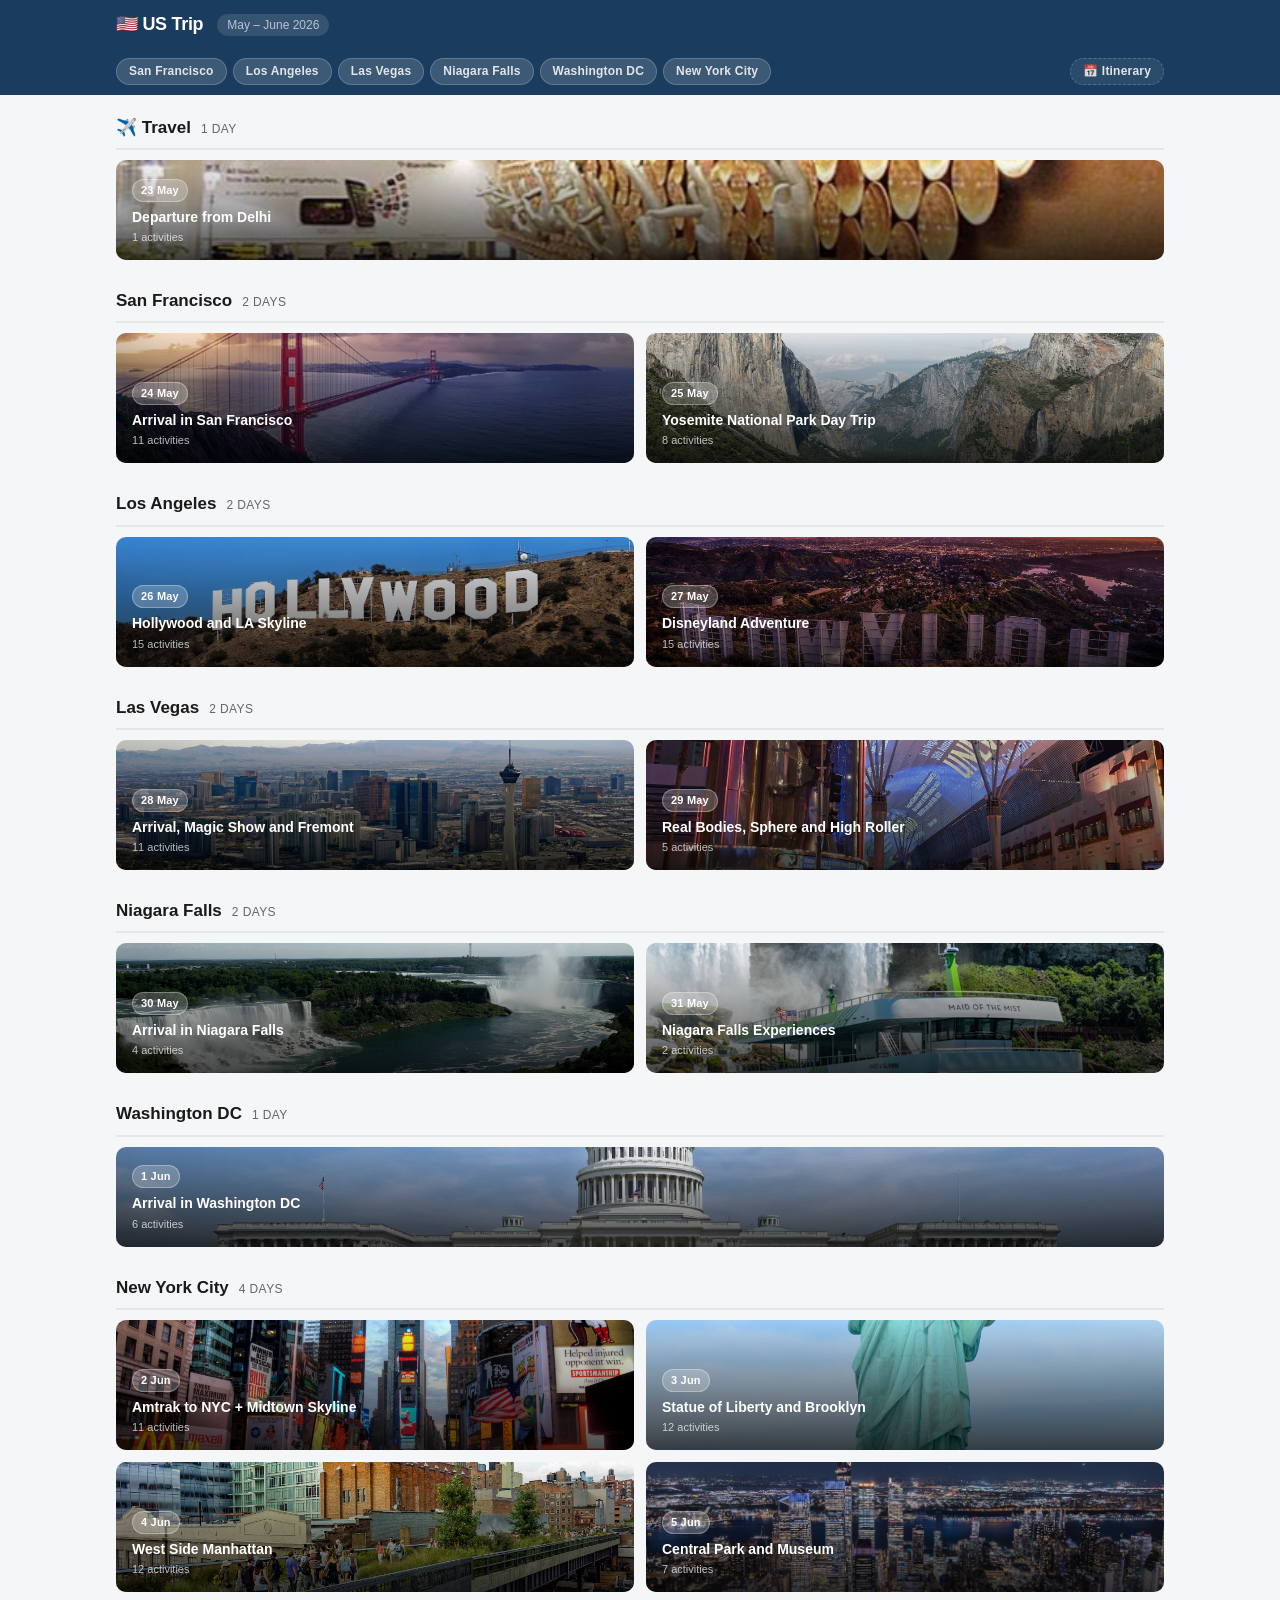
==== index.html @ 4407da56 "Version page routes to bypass stale HTML cache" ====
<!doctype html>
<html lang="en">
<head>
  <meta charset="utf-8" />
  <meta name="viewport" content="width=device-width,initial-scale=1" />
  <title>US Trip — May–June 2026</title>
  <link rel="stylesheet" href="styles/styles.css?v=48">
  <link rel="stylesheet" href="https://unpkg.com/leaflet@1.9.4/dist/leaflet.css">
</head>
<body>

  <header class="site-header">
    <div class="inner">
      <div class="brand">
        <span class="brand-title">🇺🇸 US Trip</span>
        <span class="brand-dates">May – June 2026</span>
      </div>
      <nav id="cityNav" class="city-nav"></nav>
    </div>
  </header>

  <main class="container">

    <!-- Itinerary section -->
    <section class="section">
      <div id="overview-grid" class="overview-grid"></div>
    </section>

  </main>

  <!-- Image modal -->
  <div id="imageModal" class="modal hidden" role="dialog" aria-modal="true">
    <div class="modal-backdrop" id="imageModalBackdrop"></div>
    <div class="modal-box">
      <button class="modal-close" id="imageModalClose">✕</button>
      <img id="modalImg" src="" alt="" />
      <p id="modalCaption" class="modal-caption"></p>
    </div>
  </div>

  <script src="https://unpkg.com/leaflet@1.9.4/dist/leaflet.js"></script>
  <script src="scripts/app.js?v=48"></script>
</body>
</html>
---- styles/styles.css ----
/* ── Reset & Base ── */
*, *::before, *::after { box-sizing: border-box; margin: 0; padding: 0; }
body {
  font-family: Inter, -apple-system, BlinkMacSystemFont, 'Segoe UI', Roboto, sans-serif;
  background: #f5f6f8;
  color: #1a1a1a;
  line-height: 1.55;
}
a { color: inherit; text-decoration: none; }
img { display: block; }

/* ── Variables ── */
:root {
  --accent:   #e63946;
  --blue:     #1d6fa4;
  --green:    #2a9d5c;
  --gold:     #e9a825;
  --purple:   #7c5cbf;
  --muted:    #666;
  --border:   #e4e6ea;
  --card-bg:  #fff;
  --max-w:    1080px;
  --radius:   10px;
}

/* ── Utilities ── */
.muted  { color: var(--muted); font-size: 13px; }
.hidden { display: none !important; }
.container { max-width: var(--max-w); margin: 0 auto; padding: 20px 16px 48px; }

/* ══════════════════════════════════════════════
   HEADER
══════════════════════════════════════════════ */
.site-header {
  background: #1a3c5e;
  border-bottom: none;
  position: relative;
  z-index: 10;
}
.site-header .inner {
  max-width: var(--max-w);
  margin: 0 auto;
  padding: 0 16px;
}
.brand {
  display: flex;
  align-items: center;
  gap: 14px;
  height: 50px;
}
.brand-title {
  font-size: 18px;
  font-weight: 700;
  letter-spacing: -0.3px;
  color: #fff;
}
.brand-dates {
  font-size: 12px;
  color: rgba(255,255,255,.65);
  background: rgba(255,255,255,.12);
  padding: 2px 10px;
  border-radius: 20px;
}
.brand-back {
  font-size: 13px;
  color: rgba(255,255,255,.80);
  margin-right: 4px;
}
.brand-back:hover { color: #fff; text-decoration: underline; }

/* City name pills row */
.city-nav {
  display: flex;
  gap: 6px;
  padding: 8px 0 10px;
  flex-wrap: wrap;
}
.city-pill {
  font-size: 12px;
  font-weight: 600;
  color: rgba(255,255,255,.85);
  background: rgba(255,255,255,.15);
  border: 1px solid rgba(255,255,255,.20);
  padding: 3px 12px;
  border-radius: 20px;
  letter-spacing: .2px;
  white-space: nowrap;
  cursor: pointer;
  transition: background .15s;
}
.city-pill:hover { background: rgba(255,255,255,.28); color: #fff; }

/* ══════════════════════════════════════════════
   SECTION HEADINGS
══════════════════════════════════════════════ */
.section { margin-bottom: 40px; }
.section-title {
  font-size: 20px;
  font-weight: 700;
  margin-bottom: 16px;
  padding-bottom: 8px;
  border-bottom: 2px solid var(--border);
}

/* ══════════════════════════════════════════════
   CITIES GRID (index)
══════════════════════════════════════════════ */
.cities-grid {
  display: grid;
  grid-template-columns: repeat(auto-fill, minmax(240px, 1fr));
  gap: 16px;
}
.city-card {
  background: var(--card-bg);
  border-radius: var(--radius);
  overflow: hidden;
  box-shadow: 0 1px 4px rgba(0,0,0,.07);
  transition: transform .15s, box-shadow .15s;
}
.city-card:hover { transform: translateY(-2px); box-shadow: 0 4px 14px rgba(0,0,0,.12); }
.city-card-img-wrap { height: 170px; overflow: hidden; cursor: zoom-in; }
.city-card-img { width: 100%; height: 100%; object-fit: cover; transition: transform .3s; }
.city-card-img-wrap:hover .city-card-img { transform: scale(1.04); }
.city-card-body { padding: 14px; }
.city-card-body h3 { font-size: 16px; font-weight: 600; margin-bottom: 4px; }
.city-card-body .muted { margin-bottom: 8px; line-height: 1.4; }
.city-weather { font-size: 12px; color: var(--muted); }

/* ══════════════════════════════════════════════
   DAYS LIST (index)
══════════════════════════════════════════════ */
.days-list { display: flex; flex-direction: column; gap: 8px; }
.day-card {
  display: flex;
  align-items: center;
  gap: 14px;
  background: var(--card-bg);
  border-radius: var(--radius);
  padding: 14px 16px;
  box-shadow: 0 1px 3px rgba(0,0,0,.06);
  transition: background .12s, box-shadow .12s;
  cursor: pointer;
}
.day-card:hover { background: #f7faff; box-shadow: 0 2px 10px rgba(0,0,0,.1); }
.day-card-left { min-width: 56px; text-align: center; }
.day-badge {
  display: inline-block;
  background: var(--accent);
  color: #fff;
  font-size: 12px;
  font-weight: 600;
  padding: 4px 8px;
  border-radius: 6px;
  white-space: nowrap;
}
.day-card-body { flex: 1; }
.day-card-city { font-size: 11px; text-transform: uppercase; letter-spacing: .6px; color: var(--muted); margin-bottom: 2px; }
.day-card-title { font-size: 15px; font-weight: 600; }
.day-card-count { margin-top: 2px; }
.day-card-arrow { font-size: 22px; color: #ccc; }

/* ══════════════════════════════════════════════
   CITY HERO (day page) — full-width spotlight
══════════════════════════════════════════════ */
.city-hero {
  width: 100%;
  height: 460px;
  background-size: cover;
  background-position: center;
  background-repeat: no-repeat;
  position: relative;
}
.city-hero-overlay {
  position: absolute;
  inset: 0;
  background: linear-gradient(to top, rgba(0,0,0,.75) 0%, rgba(0,0,0,.10) 55%, transparent 100%);
  display: flex;
  align-items: flex-end;
}
.city-hero-content {
  max-width: var(--max-w);
  width: 100%;
  margin: 0 auto;
  padding: 24px 20px;
  color: #fff;
}
.city-hero-name { font-size: 32px; font-weight: 800; margin-bottom: 4px; text-shadow: 0 1px 6px rgba(0,0,0,.5); }
.city-hero-why  { font-size: 14px; opacity: .88; margin-bottom: 8px; }
.city-hero-meta, .city-hero-clothing { font-size: 13px; opacity: .78; margin-bottom: 4px; }
.hero-zoom-btn { display: none; } /* removed — clicking the photo opens modal */

.hero-actions {
  margin-top: 10px;
  display: flex;
  flex-wrap: wrap;
  gap: 8px;
}

.hero-weather-btn {
  display: inline-block;
  text-decoration: none;
  background: rgba(255,255,255,.18);
  border: 1px solid rgba(255,255,255,.35);
  color: #fff;
  font-size: 12px;
  font-weight: 600;
  padding: 5px 14px;
  border-radius: 20px;
  cursor: pointer;
  backdrop-filter: blur(4px);
}
.hero-weather-btn:hover { background: rgba(255,255,255,.28); color: #fff; }

.hero-detail-link {
  display: inline-block;
  color: #fff;
  text-decoration: none;
  border-bottom: 1px dashed rgba(255,255,255,.55);
}
.hero-detail-link:hover { border-bottom-color: rgba(255,255,255,.9); }

/* ══════════════════════════════════════════════
   DAY HEADER (day page)
══════════════════════════════════════════════ */
.day-header { margin: 22px 0 10px; }
.day-header h2 { font-size: 22px; font-weight: 700; }
.day-date { font-size: 14px; color: var(--muted); margin-top: 3px; }

/* ══════════════════════════════════════════════
   DAY NAV (prev / next)
══════════════════════════════════════════════ */
.day-nav {
  display: flex;
  flex-direction: column;
  align-items: center;
  gap: 8px;
  margin: 8px 0 14px;
}
.day-nav-row {
  display: flex;
  justify-content: space-between;
  width: 100%;
  gap: 8px;
}
.day-nav-home {
  display: inline-flex;
  align-items: center;
  gap: 6px;
  padding: 7px 24px;
  background: var(--blue);
  color: #fff;
  border: none;
  border-radius: var(--radius);
  font-size: 13px;
  font-weight: 600;
  text-decoration: none;
  cursor: pointer;
  box-shadow: 0 1px 3px rgba(0,0,0,.1);
  transition: background .12s, box-shadow .12s;
}
.day-nav-home:hover { background: #1a3c5e; box-shadow: 0 2px 8px rgba(0,0,0,.18); }
.day-nav-btn {
  display: flex;
  align-items: center;
  gap: 4px;
  padding: 9px 16px;
  background: #fff;
  border: 1px solid var(--border);
  border-radius: var(--radius);
  font-size: 13px;
  font-weight: 600;
  color: #1a3c5e;
  box-shadow: 0 1px 3px rgba(0,0,0,.05);
  transition: background .12s, box-shadow .12s;
  max-width: 48%;
  overflow: hidden;
}
.day-nav-btn span {
  white-space: nowrap;
  overflow: hidden;
  text-overflow: ellipsis;
}
.day-nav-btn:hover { background: #f0f6ff; box-shadow: 0 2px 8px rgba(0,0,0,.1); }
.day-nav-btn.disabled { color: #bbb; pointer-events: none; border-color: #eee; }
.day-nav-next { margin-left: auto; text-align: right; }

/* ══════════════════════════════════════════════
   VIEW TOGGLE (index page)
══════════════════════════════════════════════ */
.view-toggle {
  display: flex;
  gap: 6px;
  margin-bottom: 20px;
}
.view-btn {
  font-size: 13px;
  font-weight: 600;
  padding: 6px 18px;
  border-radius: 20px;
  border: 1.5px solid var(--border);
  background: #fff;
  color: #555;
  cursor: pointer;
  transition: background .12s, color .12s, border-color .12s;
}
.view-btn:hover { background: #f0f6ff; border-color: #b5ccee; color: #1a3c5e; }
.view-btn.active { background: #1a3c5e; color: #fff; border-color: #1a3c5e; }

/* ══════════════════════════════════════════════
   CITY GROUPS + DAY TILES (overview grid)
══════════════════════════════════════════════ */
.overview-grid { display: flex; flex-direction: column; gap: 28px; }

.city-group-header {
  display: flex;
  align-items: baseline;
  gap: 10px;
  margin-bottom: 10px;
  padding-bottom: 7px;
  border-bottom: 2px solid var(--border);
}
.city-group-name {
  font-size: 17px;
  font-weight: 700;
  color: #1a1a1a;
}
.city-group-count {
  font-size: 12px;
  color: var(--muted);
  text-transform: uppercase;
  letter-spacing: .4px;
}

.day-tile-grid {
  display: grid;
  grid-template-columns: 1fr 1fr;
  gap: 12px;
}

.day-tile {
  position: relative;
  height: 130px;
  border-radius: var(--radius);
  overflow: hidden;
  display: flex;
  flex-direction: column;
  justify-content: flex-end;
  padding: 14px 16px;
  color: #fff;
  background: #1a3c5e;
  background-size: cover;
  background-position: center;
  text-decoration: none;
  transition: transform .15s, box-shadow .15s;
}
.day-tile:hover { transform: translateY(-2px); box-shadow: 0 6px 20px rgba(0,0,0,.18); }
.day-tile::before {
  content: '';
  position: absolute;
  inset: 0;
  background: linear-gradient(to top, rgba(0,0,0,.72) 0%, rgba(0,0,0,.22) 70%, transparent 100%);
  transition: background .15s;
}
.day-tile:hover::before { background: linear-gradient(to top, rgba(0,0,0,.80) 0%, rgba(0,0,0,.30) 70%, transparent 100%); }
.day-tile > * { position: relative; z-index: 1; }
.day-tile--full { grid-column: span 2; height: 100px; }

.day-tile-badge {
  font-size: 11px;
  font-weight: 700;
  background: rgba(255,255,255,.22);
  border: 1px solid rgba(255,255,255,.30);
  display: inline-block;
  padding: 2px 8px;
  border-radius: 12px;
  margin-bottom: 6px;
  width: fit-content;
  letter-spacing: .2px;
}
.day-tile-title {
  font-size: 14px;
  font-weight: 700;
  line-height: 1.3;
  margin-bottom: 3px;
}
.day-tile-count {
  font-size: 11px;
  opacity: .72;
}

/* pill variant for the day-itinerary nav button */
.city-pill--itinerary {
  background: rgba(255,255,255,.08);
  border-style: dashed;
  margin-left: auto;
}

@media (max-width: 640px) {
  .day-tile-grid { grid-template-columns: 1fr 1fr; gap: 8px; }
  .day-tile { height: 110px; padding: 10px 12px; }
  .day-tile--full { height: 80px; }
}

/* ══════════════════════════════════════════════
   ACTIVITY CARDS (day page)
══════════════════════════════════════════════ */
.activity-list { display: flex; flex-direction: column; gap: 10px; }

.activity-card {
  display: flex;
  align-items: flex-start;
  flex-wrap: wrap;
  gap: 12px;
  background: var(--card-bg);
  border-radius: var(--radius);
  padding: 14px 16px;
  box-shadow: 0 1px 3px rgba(0,0,0,.06);
  border-left: 4px solid transparent;
}

.ac-icon { font-size: 22px; flex-shrink: 0; margin-top: 1px; }
.ac-body { flex: 1; }
.ac-title { font-size: 15px; font-weight: 600; margin-bottom: 4px; }
.ac-sub   { font-size: 13px; color: var(--muted); margin-bottom: 2px; }
.ac-desc  { font-size: 13px; color: #444; margin-top: 6px; line-height: 1.45; }
.ac-booking {
  display: inline-block;
  margin-top: 6px;
  padding: 2px 8px;
  border-radius: 999px;
  font-size: 11px;
  font-weight: 700;
  color: #7a2d00;
  background: #fff4e8;
  border: 1px solid #ffd9bf;
}
.ac-tip   { font-size: 12px; color: var(--muted); margin-top: 6px; font-style: italic; }

/* Right column: duration only */
.ac-right {
  display: flex;
  flex-direction: column;
  align-items: center;
  gap: 6px;
  flex-shrink: 0;
  min-width: 300px;
}
.ac-duration { display: none; } /* now inline in title */
.ac-dur-inline {
  font-size: 12px;
  font-weight: 400;
  color: var(--muted);
  margin-left: 3px;
}

/* Venue photo thumbnail in activity card */
.venue-thumb {
  width: 300px;
  height: 300px;
  border-radius: 10px;
  background-size: cover;
  background-position: center;
  cursor: zoom-in;
  flex-shrink: 0;
  box-shadow: 0 2px 8px rgba(0,0,0,.18);
  transition: transform .15s, box-shadow .15s;
  background-color: #d0d8e4;
}
.venue-thumb:hover { transform: scale(1.02); box-shadow: 0 6px 18px rgba(0,0,0,.25); }

/* Description row — spans full width below icon/body/photo */
.ac-desc-row {
  flex: 0 0 100%;
  padding-left: calc(22px + 12px); /* align with body text (icon + gap) */
  margin-top: -4px;
  padding-bottom: 2px;
}

/* Map link inline in card body */
.map-link {
  display: inline-flex;
  align-items: center;
  gap: 4px;
  font-size: 12px;
  color: var(--blue);
  text-decoration: none;
  cursor: pointer;
  background: none;
  border: none;
  padding: 2px 0;
  margin-top: 4px;
  font-family: inherit;
}
.map-link:hover { text-decoration: underline; }

/* Flight tracker + hotel links */
.tracker-link, .hotel-link {
  display: inline-flex;
  align-items: center;
  gap: 4px;
  font-size: 12px;
  color: var(--blue);
  text-decoration: none;
  margin-top: 5px;
}
.tracker-link:hover, .hotel-link:hover { text-decoration: underline; }

/* Card accent colours by type */
.card-flight     { border-left-color: var(--blue); }
.card-travel     { border-left-color: #f59e0b; }
.card-train      { border-left-color: var(--purple); }
.card-hotel      { border-left-color: var(--green); }
.card-visit      { border-left-color: var(--gold); }
.card-experience { border-left-color: var(--accent); }
.card-note       { border-left-color: #f59e0b; background: #fffdf5; }

.flight-card {
  max-width: 520px;
  background: white;
  border-radius: 12px;
  padding: 10px;
  box-shadow: 0 4px 10px rgba(0,0,0,0.06);
  font-family: -apple-system, BlinkMacSystemFont, "SF Pro", sans-serif;
}
.flight-header {
  font-size: 16px;
  font-weight: 600;
  margin-bottom: 8px;
}
.flight-route {
  display: flex;
  justify-content: space-between;
  align-items: center;
  margin-bottom: 8px;
}
.airport { text-align: center; }
.code { font-size: 20px; font-weight: 600; }
.time { font-size: 14px; color: #666; }
.flight-line { flex: 1; text-align: center; color: #999; }
.aircraft { margin-top: 8px; color: #555; font-size: 13px; }
.flight-actions { margin-top: 10px; display: flex; gap: 8px; }
.flight-actions a {
  padding: 6px 10px;
  border-radius: 8px;
  background: #007aff;
  color: white;
  text-decoration: none;
  font-size: 13px;
}

/* Alternate flight card requested — larger top-of-day widget */
body { font-family: -apple-system, BlinkMacSystemFont, "SF Pro", sans-serif; }
.flight-card{
  max-width:520px;
  margin:12px auto;
  padding:10px;
  background:white;
  border-radius:12px;
  box-shadow:0 6px 14px rgba(0,0,0,0.05);
}
.flight-title{ font-size:16px; font-weight:600; margin-bottom:4px; }
.flight-subtitle{ color:#666; margin-bottom:8px; }
.route-map{ display:flex; align-items:center; justify-content:space-between; margin:10px 0; }
.airport{ text-align:center; }
.code{ font-size:16px; font-weight:700; }
.time{ font-size:12px; color:#777; }
.route-line{ flex:1; height:2px; background:#eee; position:relative; margin:0 8px; }
.plane{ position:absolute; top:50%; left:0; font-size:14px; transform: translateY(-50%); animation: fly 6s linear infinite; will-change: left, transform; }
@keyframes fly{ 0%{ left: 0; } 100%{ left: calc(100% - 1.2em); } }
.flight-meta{ color:#555; margin-top:6px; font-size:12px }
.flight-buttons{ margin-top:8px; display:flex; gap:8px; }
.flight-buttons a{ background:#007aff; color:white; padding:6px 10px; border-radius:8px; text-decoration:none; font-size:12px; }
.flight-tracker{ max-width:480px; margin:12px auto; border-radius:12px; overflow:hidden; box-shadow:0 6px 14px rgba(0,0,0,0.05); }

/* ══════════════════════════════════════════════
   COMMUTE STRIPS
══════════════════════════════════════════════ */
.commute-strip {
  display: flex;
  align-items: center;
  gap: 8px;
  padding: 5px 16px;
  margin: -4px 4px;
  font-size: 12px;
  color: var(--muted);
}
.commute-icon  { font-size: 15px; }
.commute-label { flex: 1; }
.commute-mode  { font-size: 12px; font-weight: 600; color: #1a3c5e; background: #f0f6ff; padding: 3px 8px; border-radius: 12px; border: 1px solid var(--border); margin-left: 6px; }
.commute-dur   { font-weight: 600; color: #888; }

/* ══════════════════════════════════════════════
   ACTIVITY FILTERS
══════════════════════════════════════════════ */
.activity-filters {
  display: flex;
  gap: 6px;
  flex-wrap: wrap;
  padding: 0 0 12px;
}
.filter-btn {
  font-size: 12px;
  font-weight: 600;
  padding: 5px 14px;
  border-radius: 20px;
  border: 1px solid var(--border);
  background: #fff;
  color: #555;
  cursor: pointer;
  transition: background .12s, color .12s, border-color .12s;
}
.filter-btn:hover { background: #f0f6ff; border-color: #b5ccee; color: #1a3c5e; }
.filter-btn.active { background: #1a3c5e; color: #fff; border-color: #1a3c5e; }

/* ══════════════════════════════════════════════
   MODALS
══════════════════════════════════════════════ */
.modal {
  position: fixed;
  inset: 0;
  z-index: 999;
  display: flex;
  align-items: center;
  justify-content: center;
}
.modal-backdrop {
  position: absolute;
  inset: 0;
  background: rgba(0,0,0,.60);
}
.modal-box {
  position: relative;
  background: #fff;
  border-radius: 12px;
  padding: 16px;
  max-width: 92vw;
  max-height: 90vh;
  overflow: auto;
  box-shadow: 0 16px 60px rgba(0,0,0,.3);
}
.modal-box img {
  max-width: min(780px, 90vw);
  max-height: 70vh;
  border-radius: 8px;
  object-fit: contain;
}
.modal-caption {
  margin-top: 10px;
  font-size: 14px;
  color: var(--muted);
  text-align: center;
}
.modal-close {
  position: absolute;
  top: 10px;
  right: 12px;
  background: #fff;
  border: 1px solid var(--border);
  border-radius: 6px;
  padding: 4px 10px;
  font-size: 14px;
  cursor: pointer;
  z-index: 1;
}
.modal-close:hover { background: #f5f6f8; }

/* Map modal is wider */
.map-modal-box { width: min(640px, 90vw); }
.map-venue-name { font-size: 15px; font-weight: 600; margin-bottom: 10px; }

/* ══════════════════════════════════════════════
   RESPONSIVE
══════════════════════════════════════════════ */
@media (max-width: 768px) {
  .city-hero { height: 360px; }
  .city-hero-name { font-size: 26px; }
}
@media (max-width: 640px) {
  .cities-grid { grid-template-columns: 1fr 1fr; }
  .city-hero { height: 300px; }
  .city-hero-name { font-size: 22px; }
  .city-hero-why { display: none; }
  .city-nav { gap: 4px; padding: 6px 0 8px; flex-wrap: nowrap; overflow-x: auto; scrollbar-width: none; }
  .city-nav::-webkit-scrollbar { display: none; }
  .city-pill { font-size: 11px; padding: 3px 10px; }
  .day-card { gap: 10px; }
  .day-nav-btn { font-size: 12px; padding: 8px 12px; }

  /* Activity cards: stack as heading → image → description */
  .ac-right { flex: 0 0 100%; min-width: unset; }
  .venue-thumb { width: 100%; height: 210px; border-radius: 8px; }
  .ac-desc-row { padding-left: 0; margin-top: 0; }
  .ac-body { min-width: 0; }
}
@media (max-width: 400px) {
  .cities-grid { grid-template-columns: 1fr; }
  .city-hero { height: 260px; }
}

/* ══════════════════════════════════════════════
   WEATHER DETAIL PAGE — single scroll, all cities
══════════════════════════════════════════════ */
.weather-detail-page {
  display: flex;
  flex-direction: column;
}

/* Page title bar */
.weather-page-header {
  padding: 14px 0 10px;
  border-bottom: 2px solid var(--border);
  margin-bottom: 0;
}
.weather-page-title { font-size: 21px; font-weight: 800; margin: 6px 0 2px; }
.weather-page-sub   { font-size: 13px; color: var(--muted); margin: 0; }

/* Per-city section */
.city-weather-block { padding: 22px 0 18px; }
.city-divider {
  height: 3px;
  background: linear-gradient(90deg, var(--accent), transparent);
  border: none;
  margin: 0;
}

/* City header row */
.cwb-header {
  display: flex;
  align-items: baseline;
  flex-wrap: wrap;
  gap: 10px 20px;
  margin-bottom: 10px;
}
.cwb-header-left {
  display: flex;
  align-items: baseline;
  gap: 10px;
  flex-wrap: wrap;
}
.cwb-city-name  { font-size: 19px; font-weight: 800; margin: 0; }
.cwb-date-range {
  font-size: 13px; font-weight: 600; color: var(--accent);
  background: #f0f6ff; border-radius: 999px; padding: 2px 10px;
}
.cwb-conditions { font-size: 13px; color: var(--muted); margin: 0; }

/* ── Weather tile: full-width 4-col row ──────────────────── */
.weather-tile {
  display: grid;
  grid-template-columns: repeat(4, 1fr);
  border: 1px solid var(--border);
  border-radius: 12px;
  overflow: hidden;
  margin-bottom: 10px;
}
.wp-slot {
  padding: 11px 13px;
  border-right: 1px solid var(--border);
  background: #fbfcfe;
}
.wp-slot:last-child { border-right: none; }
.wp-slot-head {
  display: flex;
  align-items: center;
  gap: 5px;
  margin-bottom: 5px;
}
.wp-icon      { font-size: 15px; flex-shrink: 0; }
.wp-slot-name { font-size: 12px; font-weight: 700; }
.wp-slot-temp { font-size: 12px; font-weight: 700; color: #1a3c5e; margin-left: auto; }
.wp-slot-desc { font-size: 11.5px; color: #4a4a4a; line-height: 1.45; margin: 0; }

/* ── Clothing tile: full-width 4-col grid ─────────────────── */
.clothing-tile {
  border: 1px solid var(--border);
  border-radius: 12px;
  overflow: hidden;
  margin-bottom: 10px;
}
.ct-grid {
  display: grid;
  grid-template-columns: 3fr 2fr;
}
.ct-col {
  padding: 11px 13px;
  border-right: 1px solid var(--border);
  border-bottom: 1px solid var(--border);
}
/* Even cols (right column): no right border */
.ct-col:nth-child(even) { border-right: none; }
/* Last row (items 3 + 4): no bottom border */
.ct-col:nth-child(n+3) { border-bottom: none; }
.ct-essentials {
  padding: 9px 13px;
  background: #fbfcfe;
}
.ct-heading {
  font-size: 11px;
  font-weight: 700;
  color: #1a3c5e;
  text-transform: uppercase;
  letter-spacing: 0.05em;
  margin: 0 0 7px;
}
.weather-bullets { margin: 0; padding-left: 15px; }
.weather-bullets li {
  font-size: 12px;
  color: #3a3a3a;
  margin-bottom: 5px;
  line-height: 1.4;
}
/* Essentials as a horizontal pill row */
.ct-essentials .weather-bullets {
  display: flex;
  flex-wrap: wrap;
  column-gap: 20px;
  row-gap: 2px;
  list-style: disc;
  padding-left: 15px;
}
.ct-essentials .weather-bullets li { white-space: nowrap; margin-bottom: 3px; }

/* ── Vibe tile ───────────────────────────────────────────── */
.vibe-tile { margin-bottom: 4px; }
.vibe-days-row { display: flex; flex-direction: column; gap: 3px; margin-top: 5px; }
.vibe-day-chip { display: flex; align-items: baseline; gap: 7px; font-size: 12px; line-height: 1.4; }
.vibe-chip-date { font-weight: 700; color: var(--accent); white-space: nowrap; flex-shrink: 0; }
.vibe-chip-arrow { color: var(--muted); flex-shrink: 0; }
.vibe-chip-text { color: #4a4a4a; }

.weather-muted { font-size: 13px; color: var(--muted); margin-bottom: 8px; }

/* ── Responsive ──────────────────────────────────────────── */
@media (max-width: 640px) {
  .hero-actions { width: 100%; }
  .hero-weather-btn { width: 100%; text-align: center; justify-content: center; }
  .weather-tile { grid-template-columns: 1fr 1fr; }
  .wp-slot:nth-child(2) { border-right: none; }
  .wp-slot:nth-child(3),
  .wp-slot:nth-child(4) { border-top: 1px solid var(--border); }
  .wp-slot:nth-child(4) { border-right: none; }
  .ct-grid { grid-template-columns: 1fr 1fr; }
  .ct-essentials .weather-bullets li { white-space: normal; }
  .cwb-conditions { width: 100%; }
}
@media (max-width: 400px) {
  .weather-tile,
  .ct-grid { grid-template-columns: 1fr; }
  .wp-slot { border-right: none; border-bottom: 1px solid var(--border); }
  .wp-slot:last-child { border-bottom: none; }
  .ct-col { border-right: none; border-bottom: 1px solid var(--border); }
  .ct-col:last-child { border-bottom: none; }
}
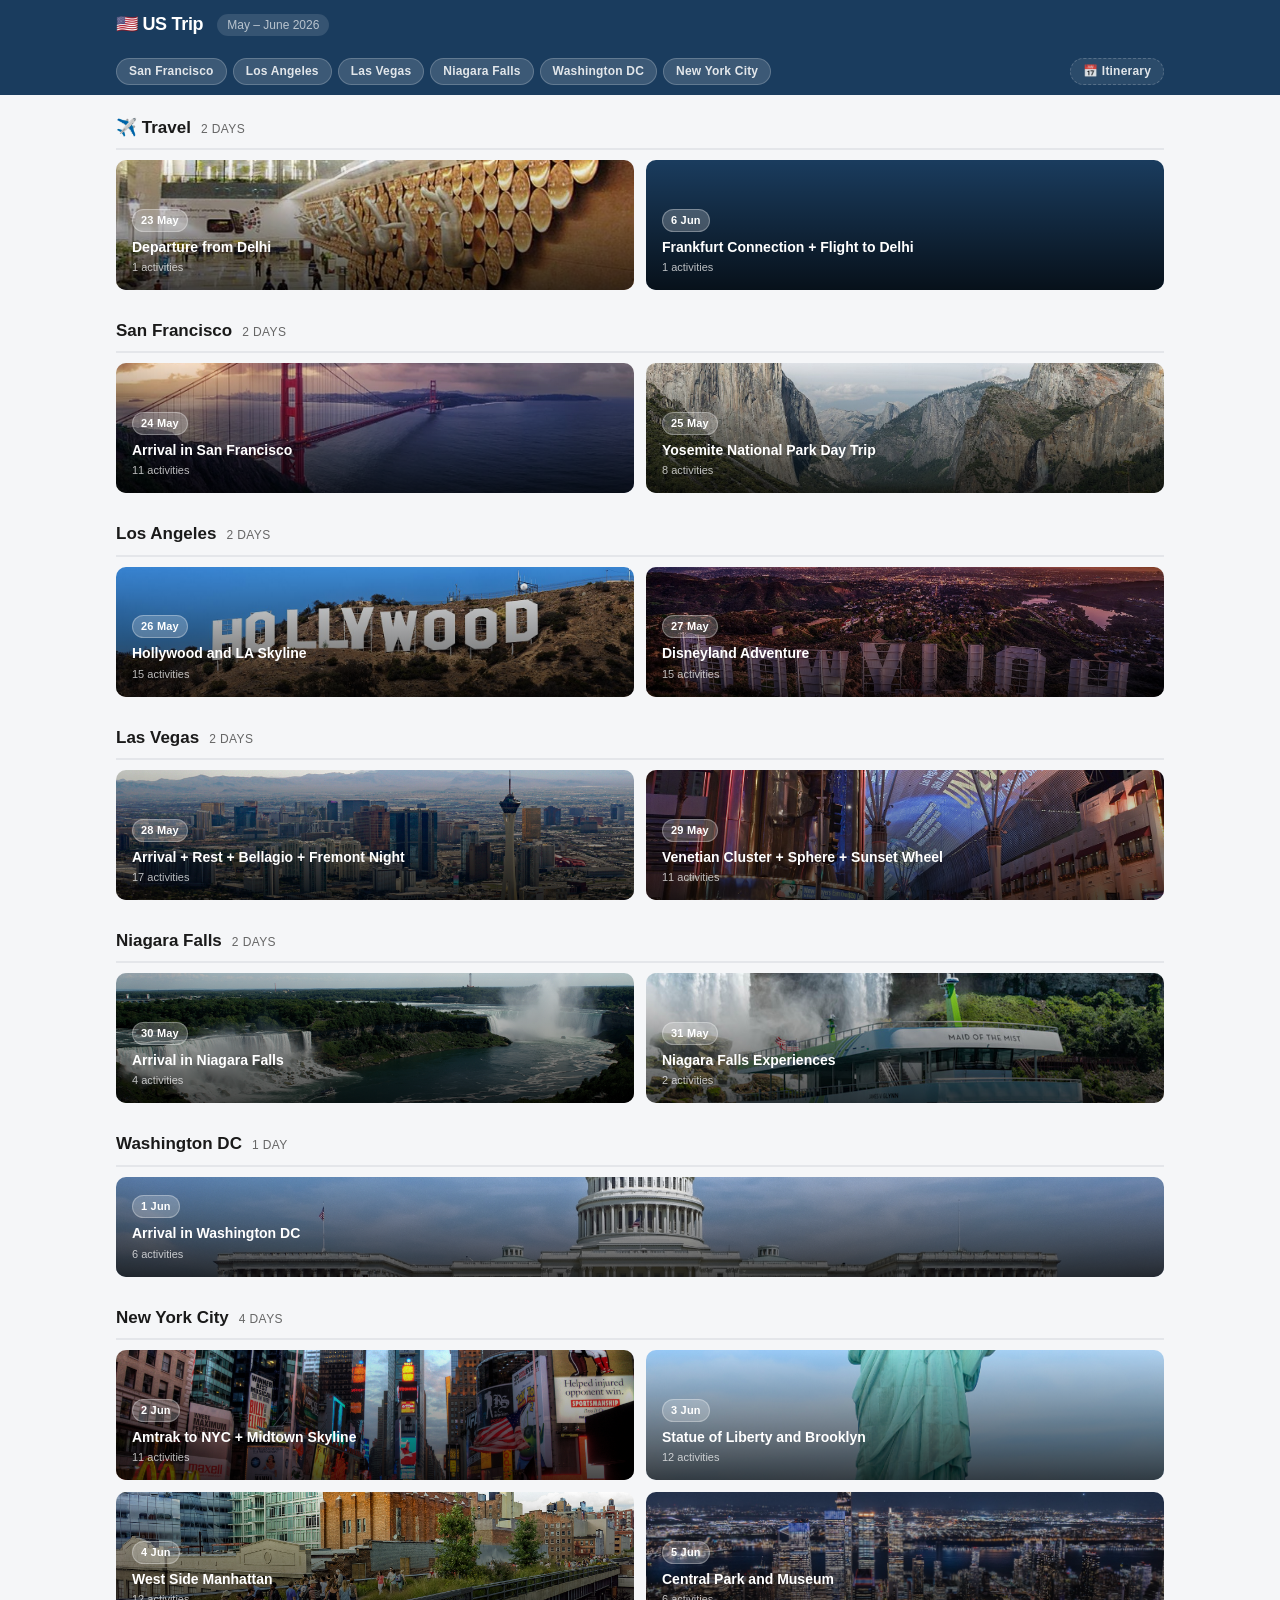
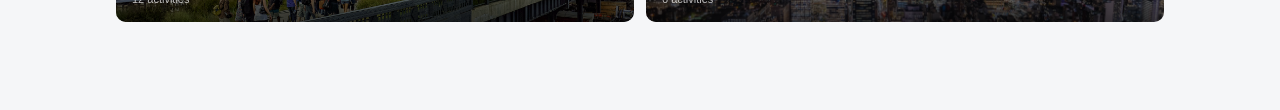
==== commit d5a3ad38: "Apply agreed Vegas flow with 2 PM show and optional notes" ====
--- a/index.html
+++ b/index.html
@@ -4,7 +4,7 @@
   <meta charset="utf-8" />
   <meta name="viewport" content="width=device-width,initial-scale=1" />
   <title>US Trip — May–June 2026</title>
-  <link rel="stylesheet" href="styles/styles.css?v=48">
+  <link rel="stylesheet" href="styles/styles.css?v=49">
   <link rel="stylesheet" href="https://unpkg.com/leaflet@1.9.4/dist/leaflet.css">
 </head>
 <body>
@@ -39,6 +39,6 @@
   </div>
 
   <script src="https://unpkg.com/leaflet@1.9.4/dist/leaflet.js"></script>
-  <script src="scripts/app.js?v=48"></script>
+  <script src="scripts/app.js?v=49"></script>
 </body>
 </html>
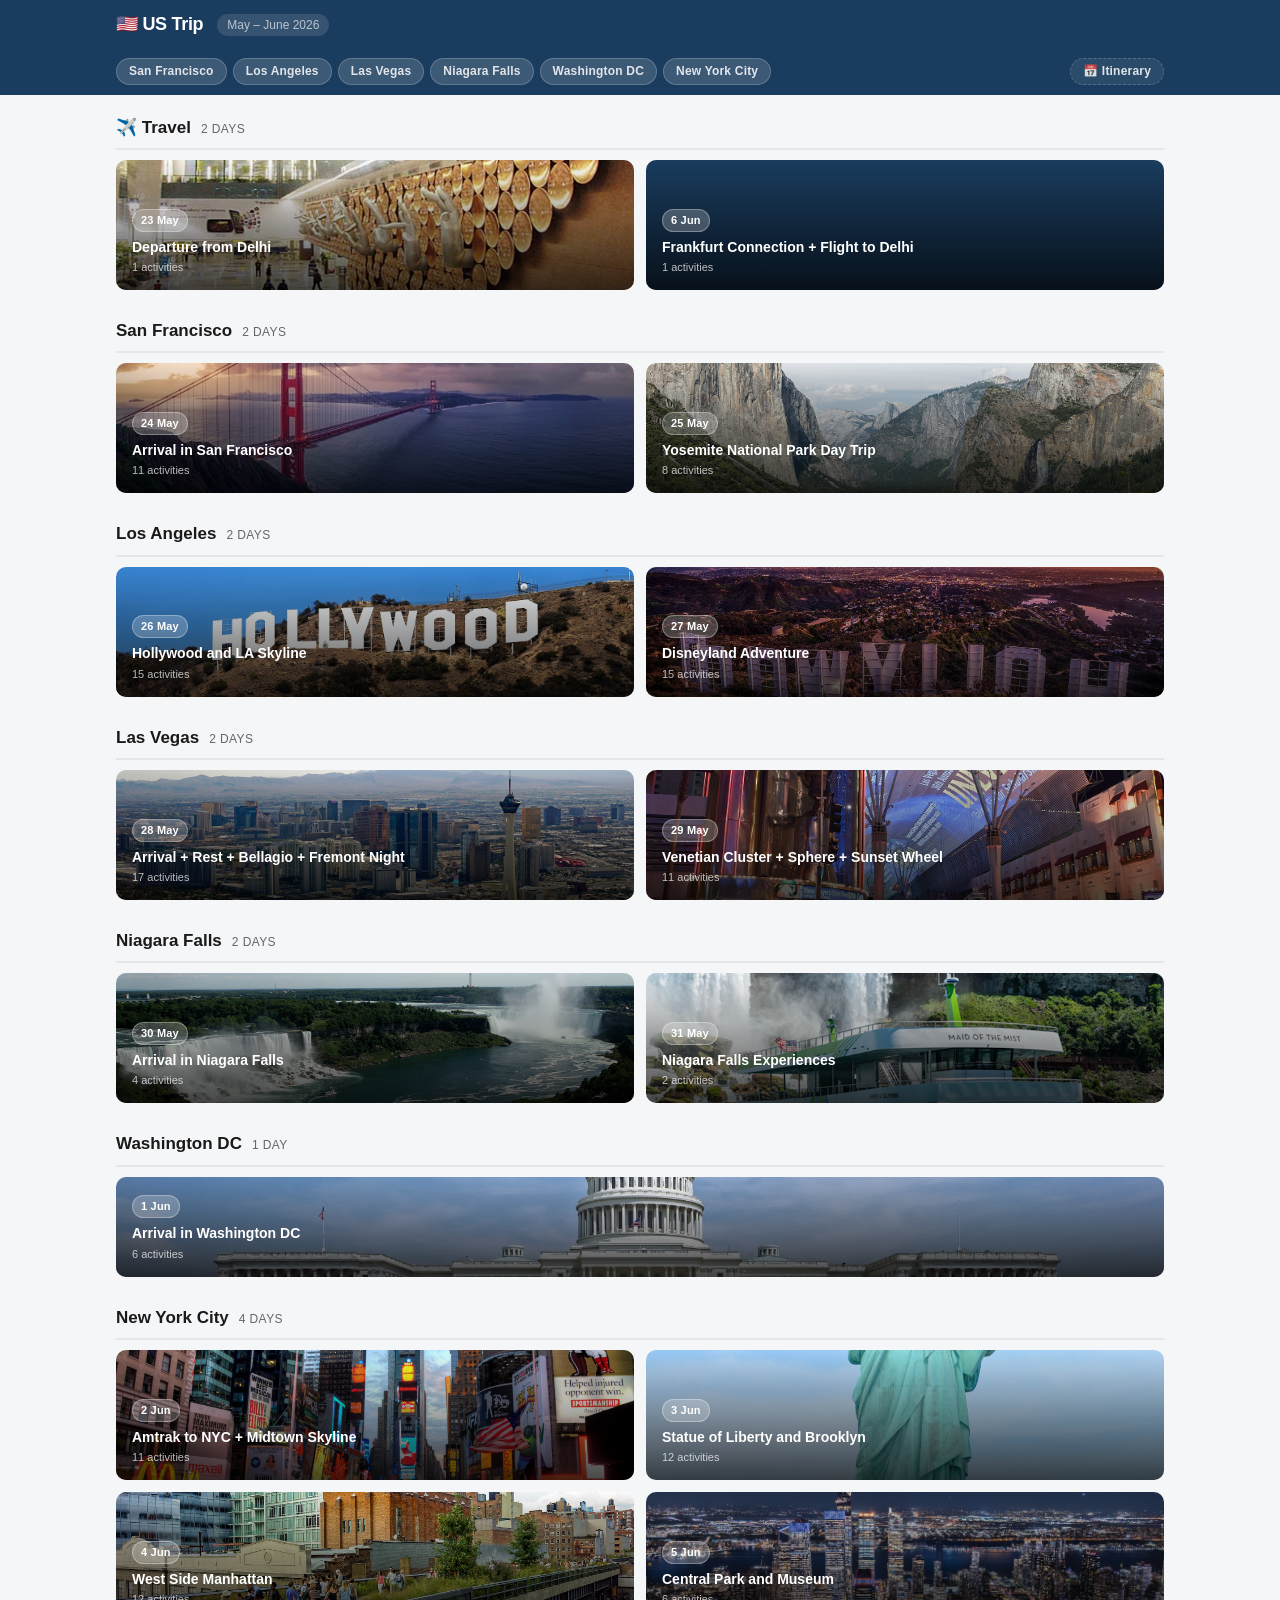
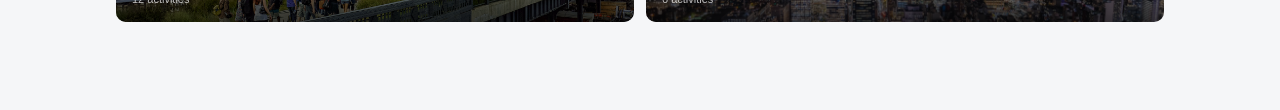
==== commit 532688cf: "Adjust Vegas order and stabilize shared URLs" ====
--- a/index.html
+++ b/index.html
@@ -3,8 +3,11 @@
 <head>
   <meta charset="utf-8" />
   <meta name="viewport" content="width=device-width,initial-scale=1" />
+  <meta http-equiv="Cache-Control" content="no-cache, no-store, must-revalidate" />
+  <meta http-equiv="Pragma" content="no-cache" />
+  <meta http-equiv="Expires" content="0" />
   <title>US Trip — May–June 2026</title>
-  <link rel="stylesheet" href="styles/styles.css?v=49">
+  <link rel="stylesheet" href="styles/styles.css?v=50">
   <link rel="stylesheet" href="https://unpkg.com/leaflet@1.9.4/dist/leaflet.css">
 </head>
 <body>
@@ -39,6 +42,6 @@
   </div>
 
   <script src="https://unpkg.com/leaflet@1.9.4/dist/leaflet.js"></script>
-  <script src="scripts/app.js?v=49"></script>
+  <script src="scripts/app.js?v=50"></script>
 </body>
 </html>
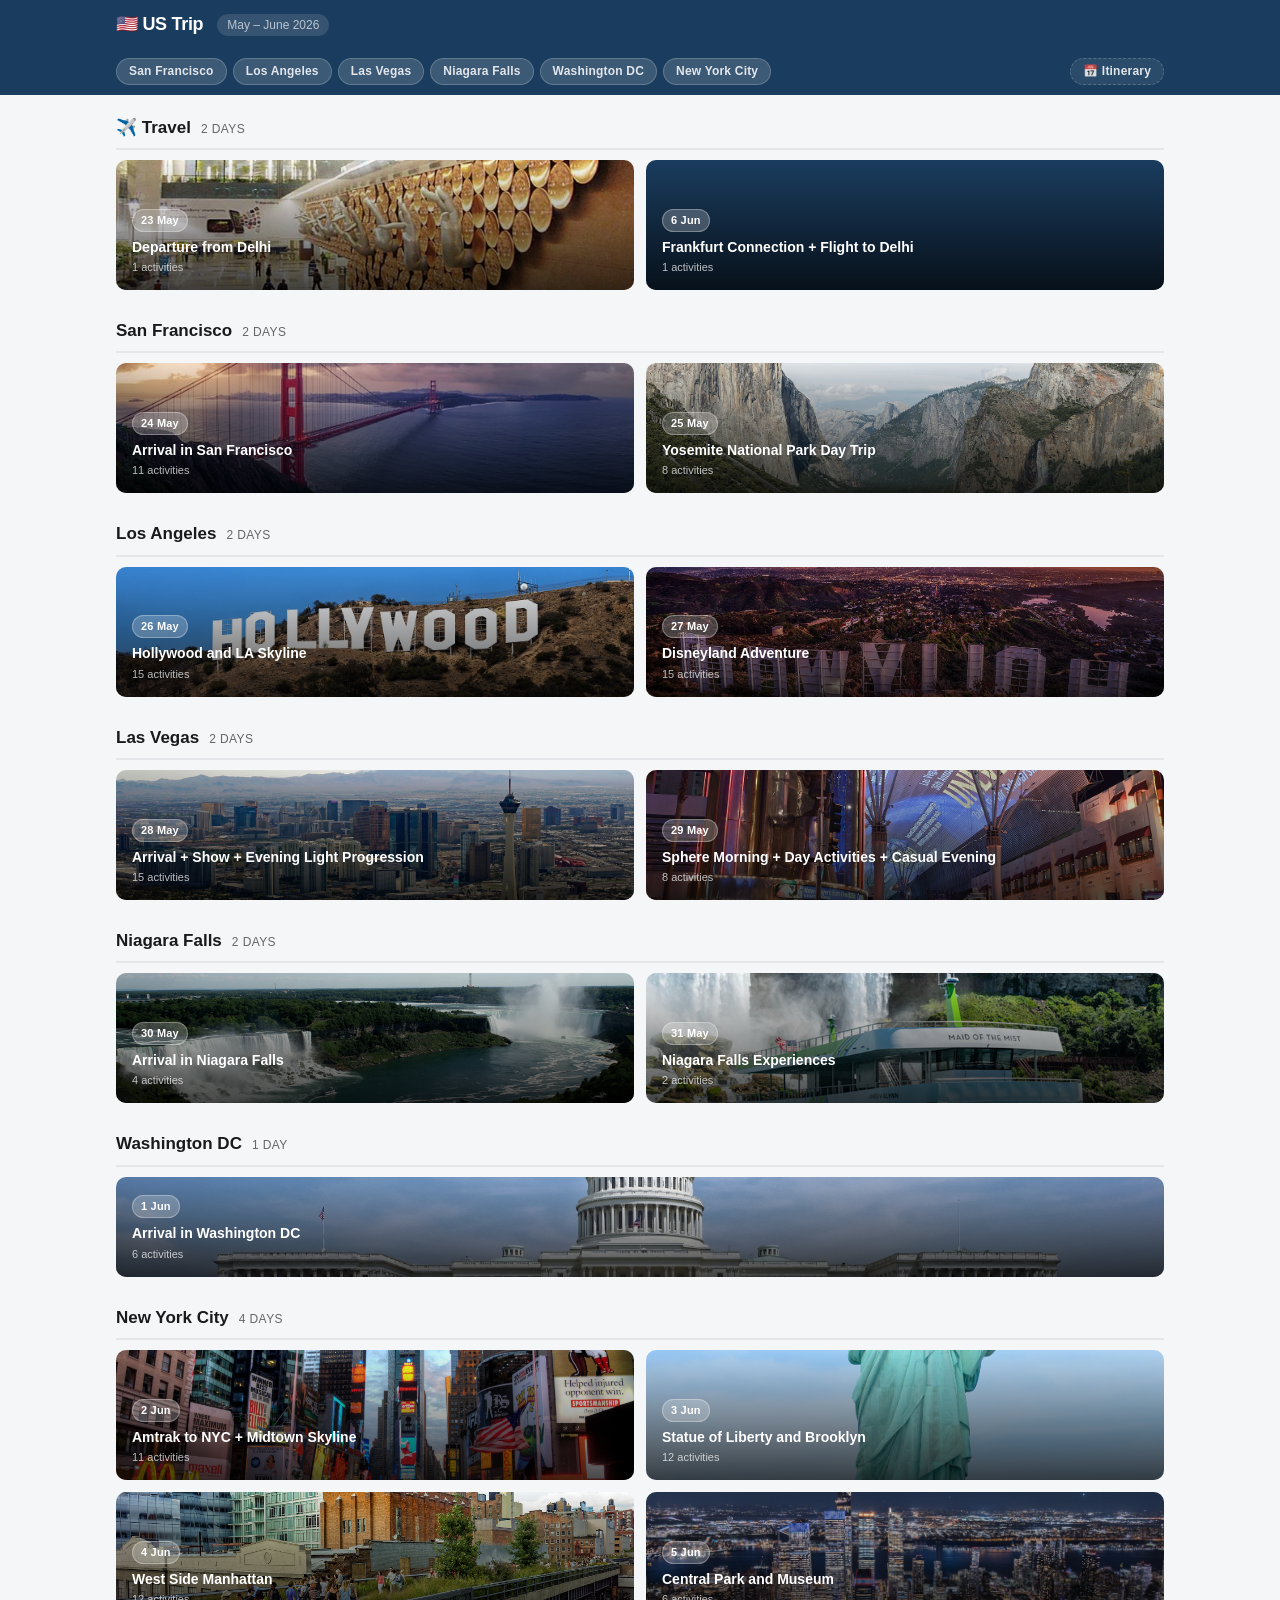
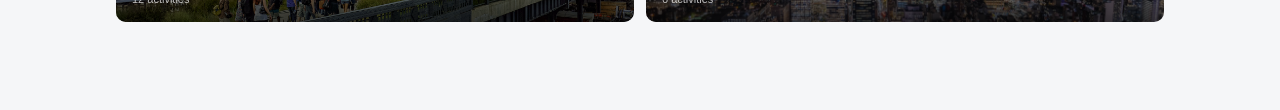
==== commit 0746b1be: "Restructure Vegas Days 6-7: Eiffel→Bellagio→sunset High Roller, move Real Bodies to Day 7, remove Ve" ====
--- a/index.html
+++ b/index.html
@@ -7,7 +7,7 @@
   <meta http-equiv="Pragma" content="no-cache" />
   <meta http-equiv="Expires" content="0" />
   <title>US Trip — May–June 2026</title>
-  <link rel="stylesheet" href="styles/styles.css?v=50">
+  <link rel="stylesheet" href="styles/styles.css?v=51">
   <link rel="stylesheet" href="https://unpkg.com/leaflet@1.9.4/dist/leaflet.css">
 </head>
 <body>
@@ -42,6 +42,6 @@
   </div>
 
   <script src="https://unpkg.com/leaflet@1.9.4/dist/leaflet.js"></script>
-  <script src="scripts/app.js?v=50"></script>
+  <script src="scripts/app.js?v=51"></script>
 </body>
 </html>
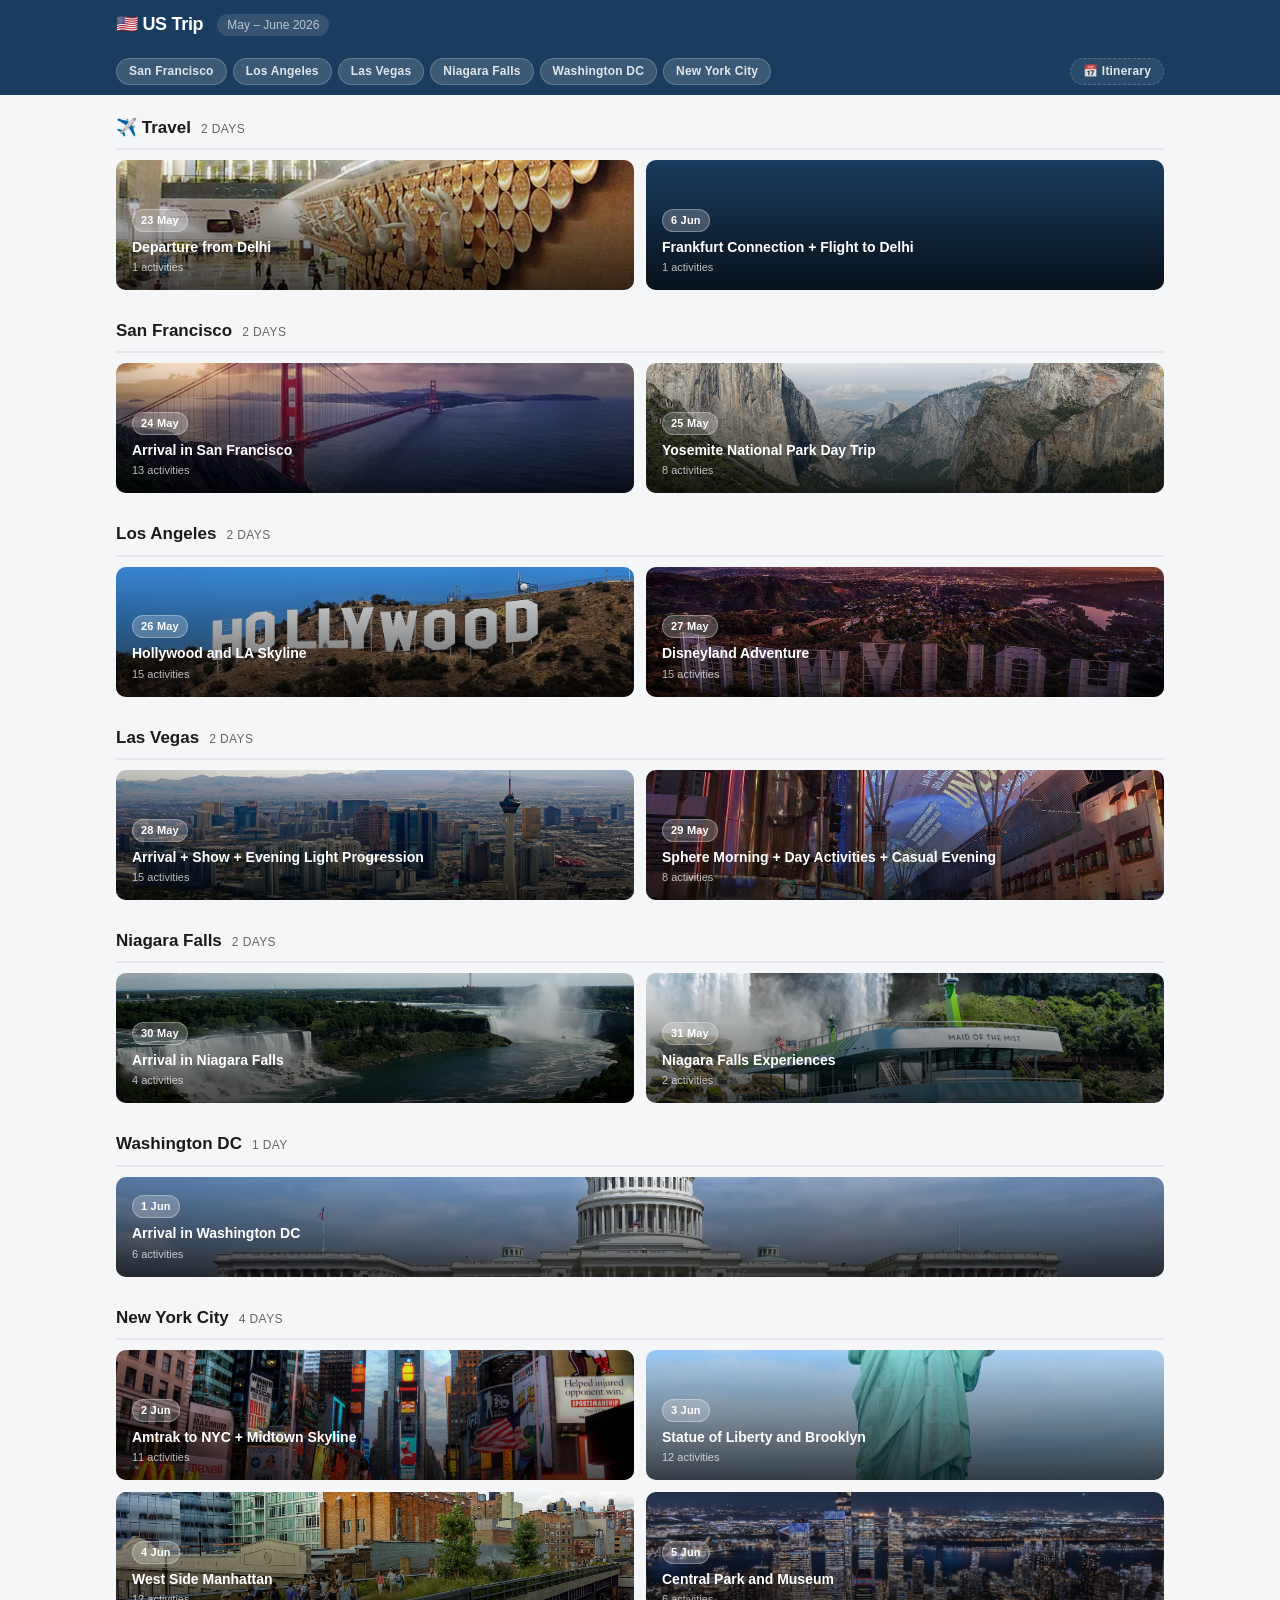
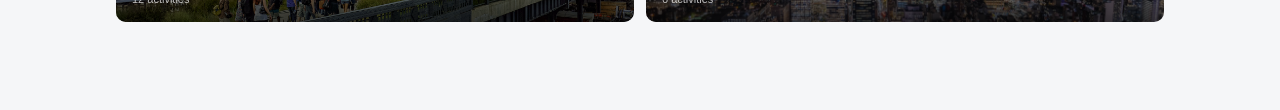
==== commit f92a8457: "Day 2 SF: start at 1:30 PM, add Waymo home from Fisherman's Wharf, cable car ticket info" ====
--- a/index.html
+++ b/index.html
@@ -7,7 +7,7 @@
   <meta http-equiv="Pragma" content="no-cache" />
   <meta http-equiv="Expires" content="0" />
   <title>US Trip — May–June 2026</title>
-  <link rel="stylesheet" href="styles/styles.css?v=51">
+  <link rel="stylesheet" href="styles/styles.css?v=52">
   <link rel="stylesheet" href="https://unpkg.com/leaflet@1.9.4/dist/leaflet.css">
 </head>
 <body>
@@ -42,6 +42,6 @@
   </div>
 
   <script src="https://unpkg.com/leaflet@1.9.4/dist/leaflet.js"></script>
-  <script src="scripts/app.js?v=51"></script>
+  <script src="scripts/app.js?v=52"></script>
 </body>
 </html>
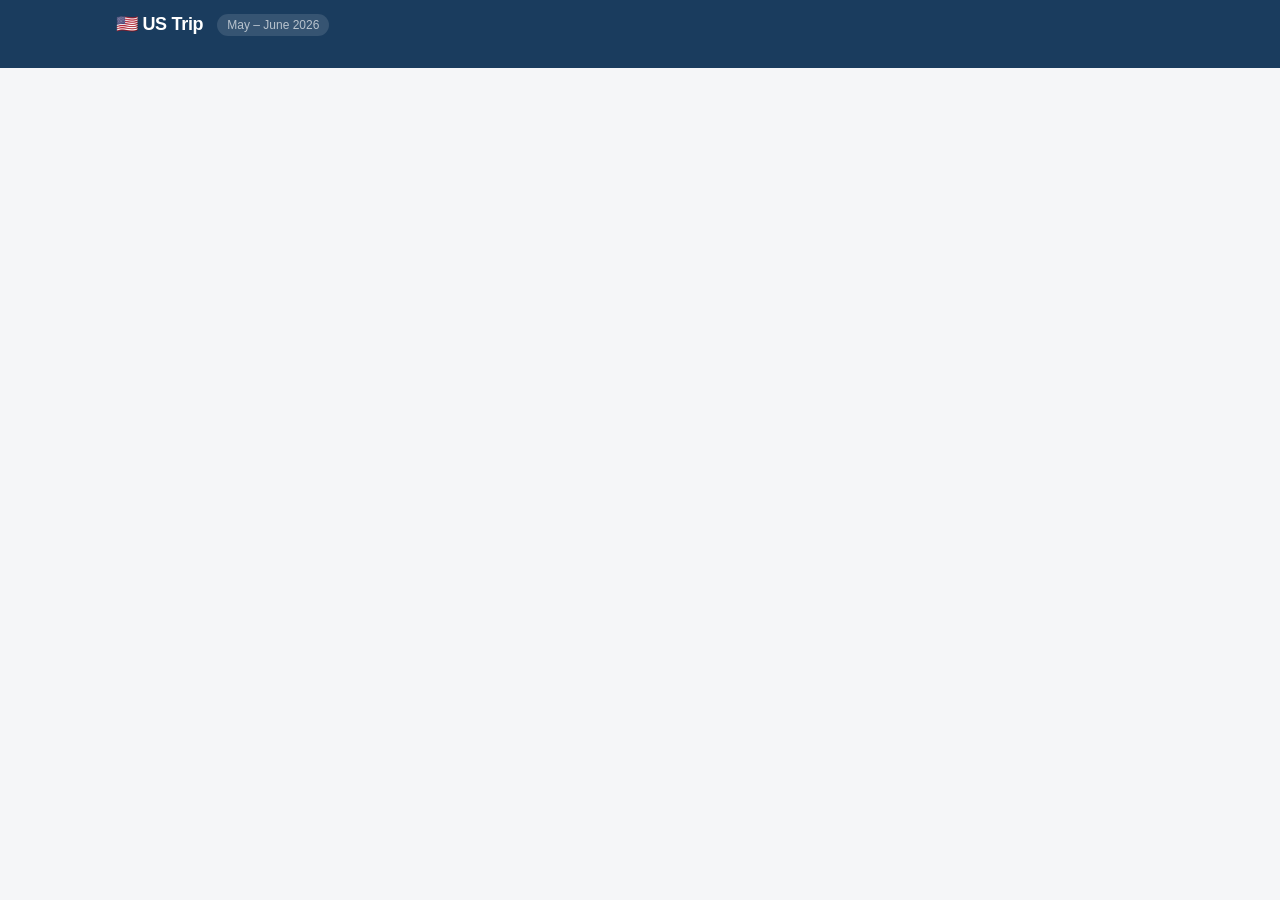
==== commit b3123de1: "Day 4 LA: fix missing Waymo/walk between Rodeo→Sunset and WalkOfFame→Dolby, cache v54" ====
--- a/index.html
+++ b/index.html
@@ -7,7 +7,7 @@
   <meta http-equiv="Pragma" content="no-cache" />
   <meta http-equiv="Expires" content="0" />
   <title>US Trip — May–June 2026</title>
-  <link rel="stylesheet" href="styles/styles.css?v=52">
+  <link rel="stylesheet" href="styles/styles.css?v=54">
   <link rel="stylesheet" href="https://unpkg.com/leaflet@1.9.4/dist/leaflet.css">
 </head>
 <body>
@@ -42,6 +42,6 @@
   </div>
 
   <script src="https://unpkg.com/leaflet@1.9.4/dist/leaflet.js"></script>
-  <script src="scripts/app.js?v=52"></script>
+  <script src="scripts/app.js?v=54"></script>
 </body>
 </html>
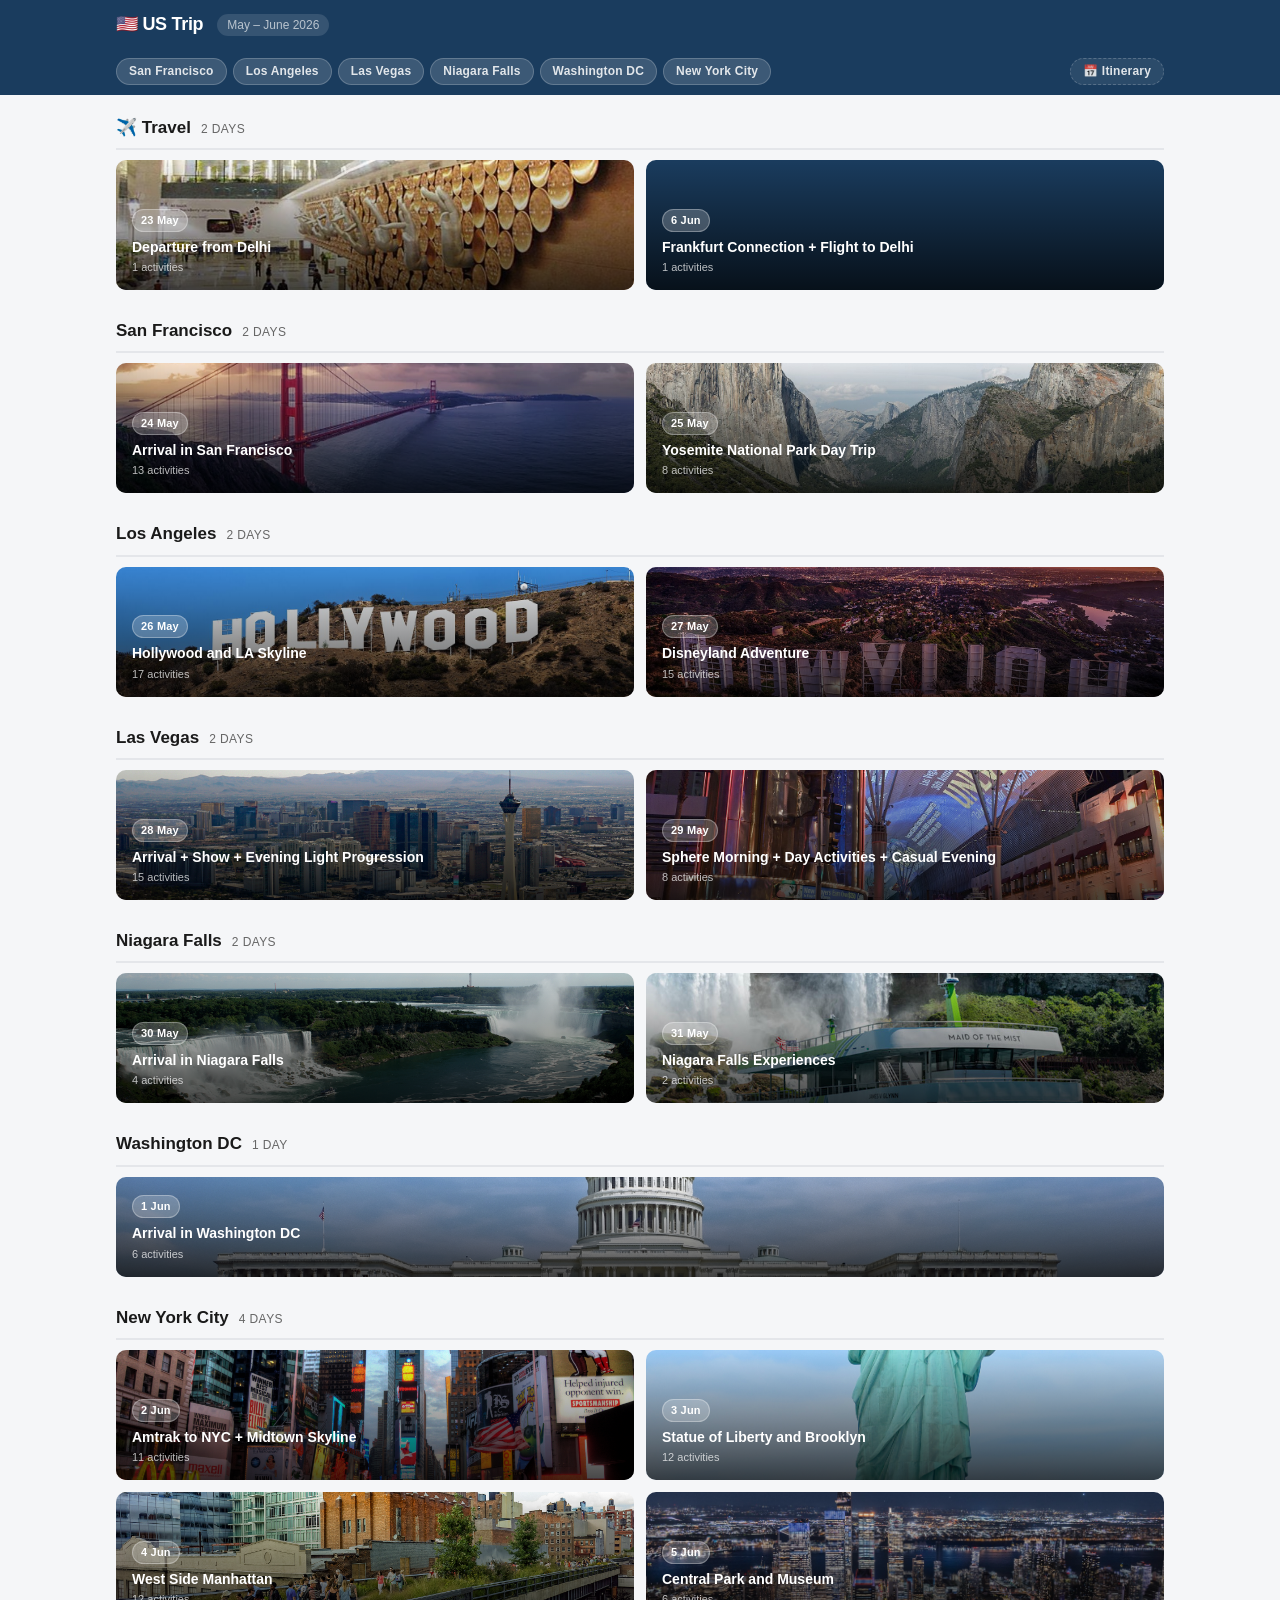
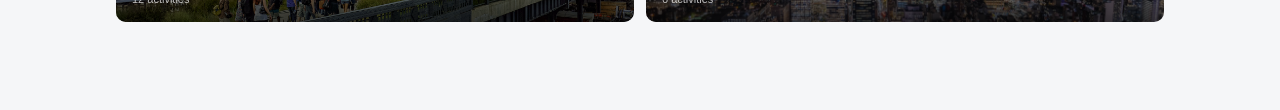
==== commit 26bea963: "Day 4 LA: add Melrose + Hollywood & Highland shopping, drop BH Sign + Sunset Strip, retimed v55" ====
--- a/index.html
+++ b/index.html
@@ -7,7 +7,7 @@
   <meta http-equiv="Pragma" content="no-cache" />
   <meta http-equiv="Expires" content="0" />
   <title>US Trip — May–June 2026</title>
-  <link rel="stylesheet" href="styles/styles.css?v=54">
+  <link rel="stylesheet" href="styles/styles.css?v=55">
   <link rel="stylesheet" href="https://unpkg.com/leaflet@1.9.4/dist/leaflet.css">
 </head>
 <body>
@@ -42,6 +42,6 @@
   </div>
 
   <script src="https://unpkg.com/leaflet@1.9.4/dist/leaflet.js"></script>
-  <script src="scripts/app.js?v=54"></script>
+  <script src="scripts/app.js?v=55"></script>
 </body>
 </html>
